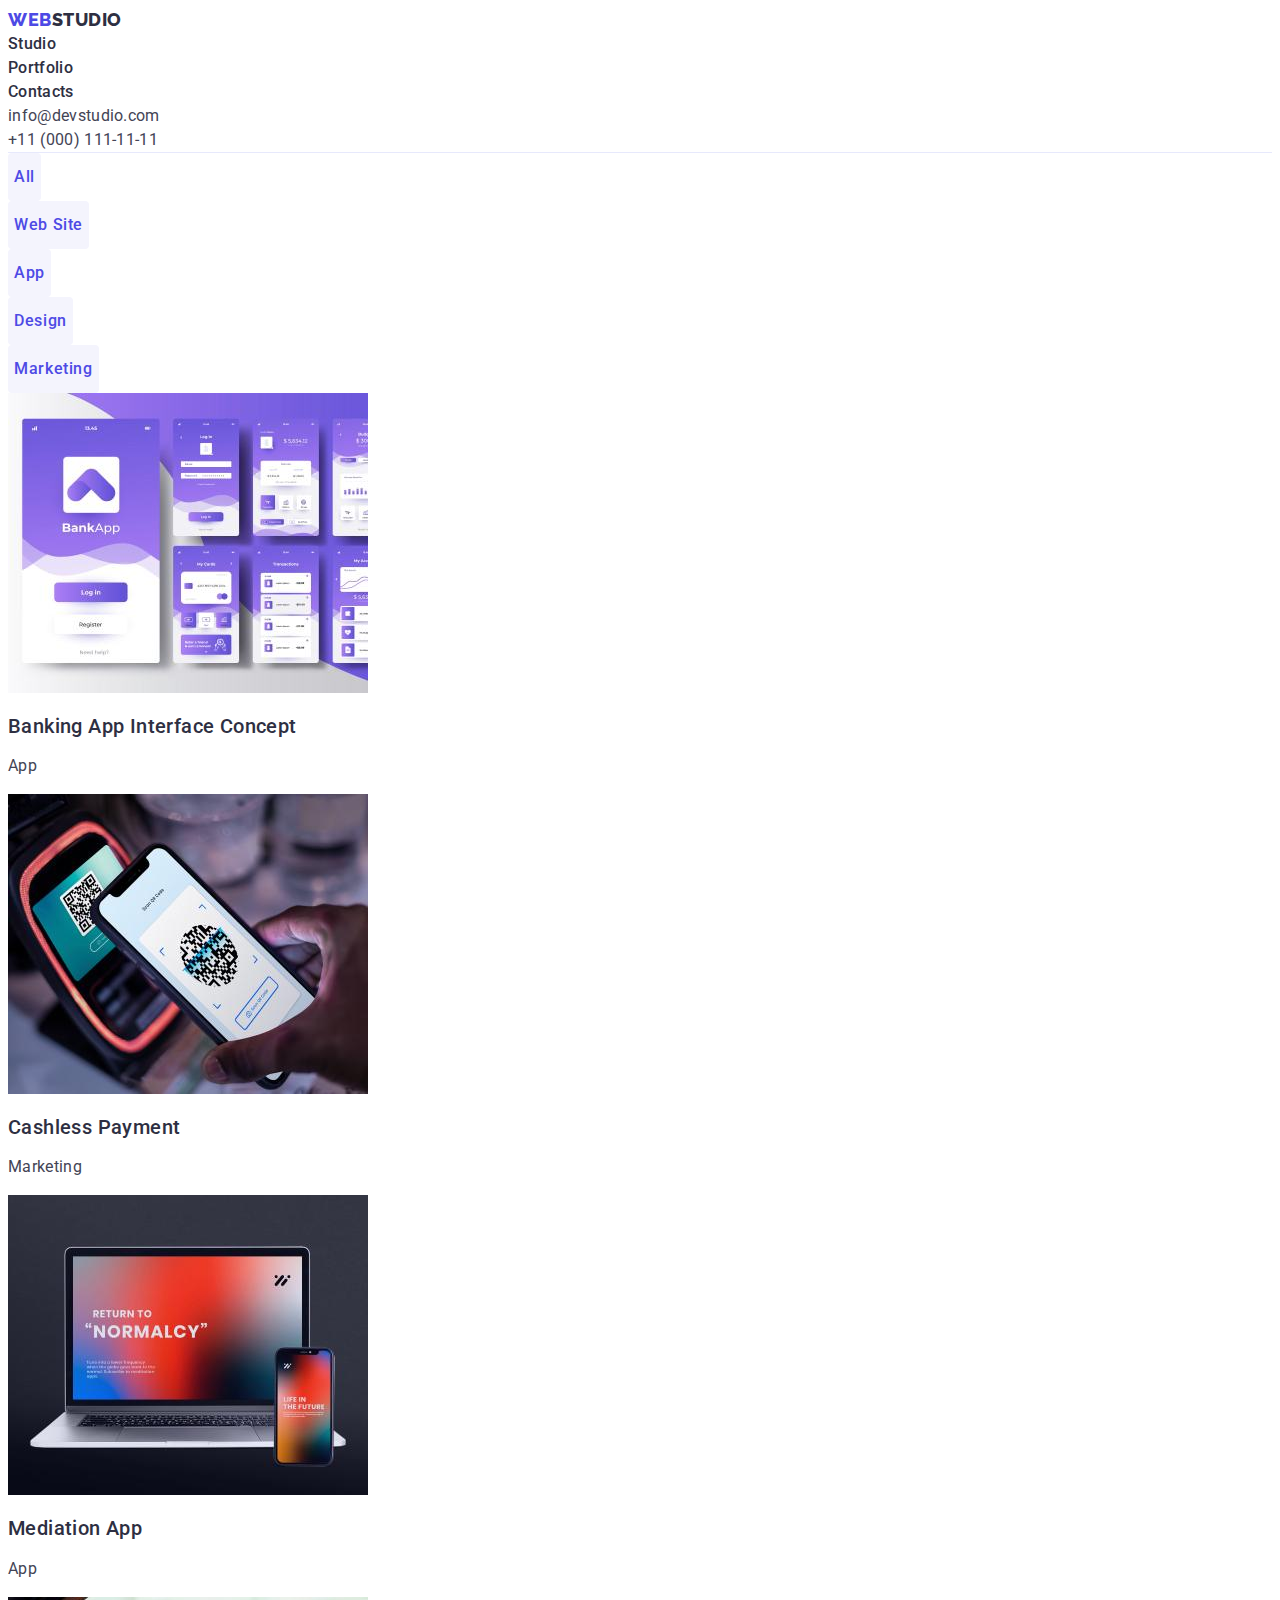
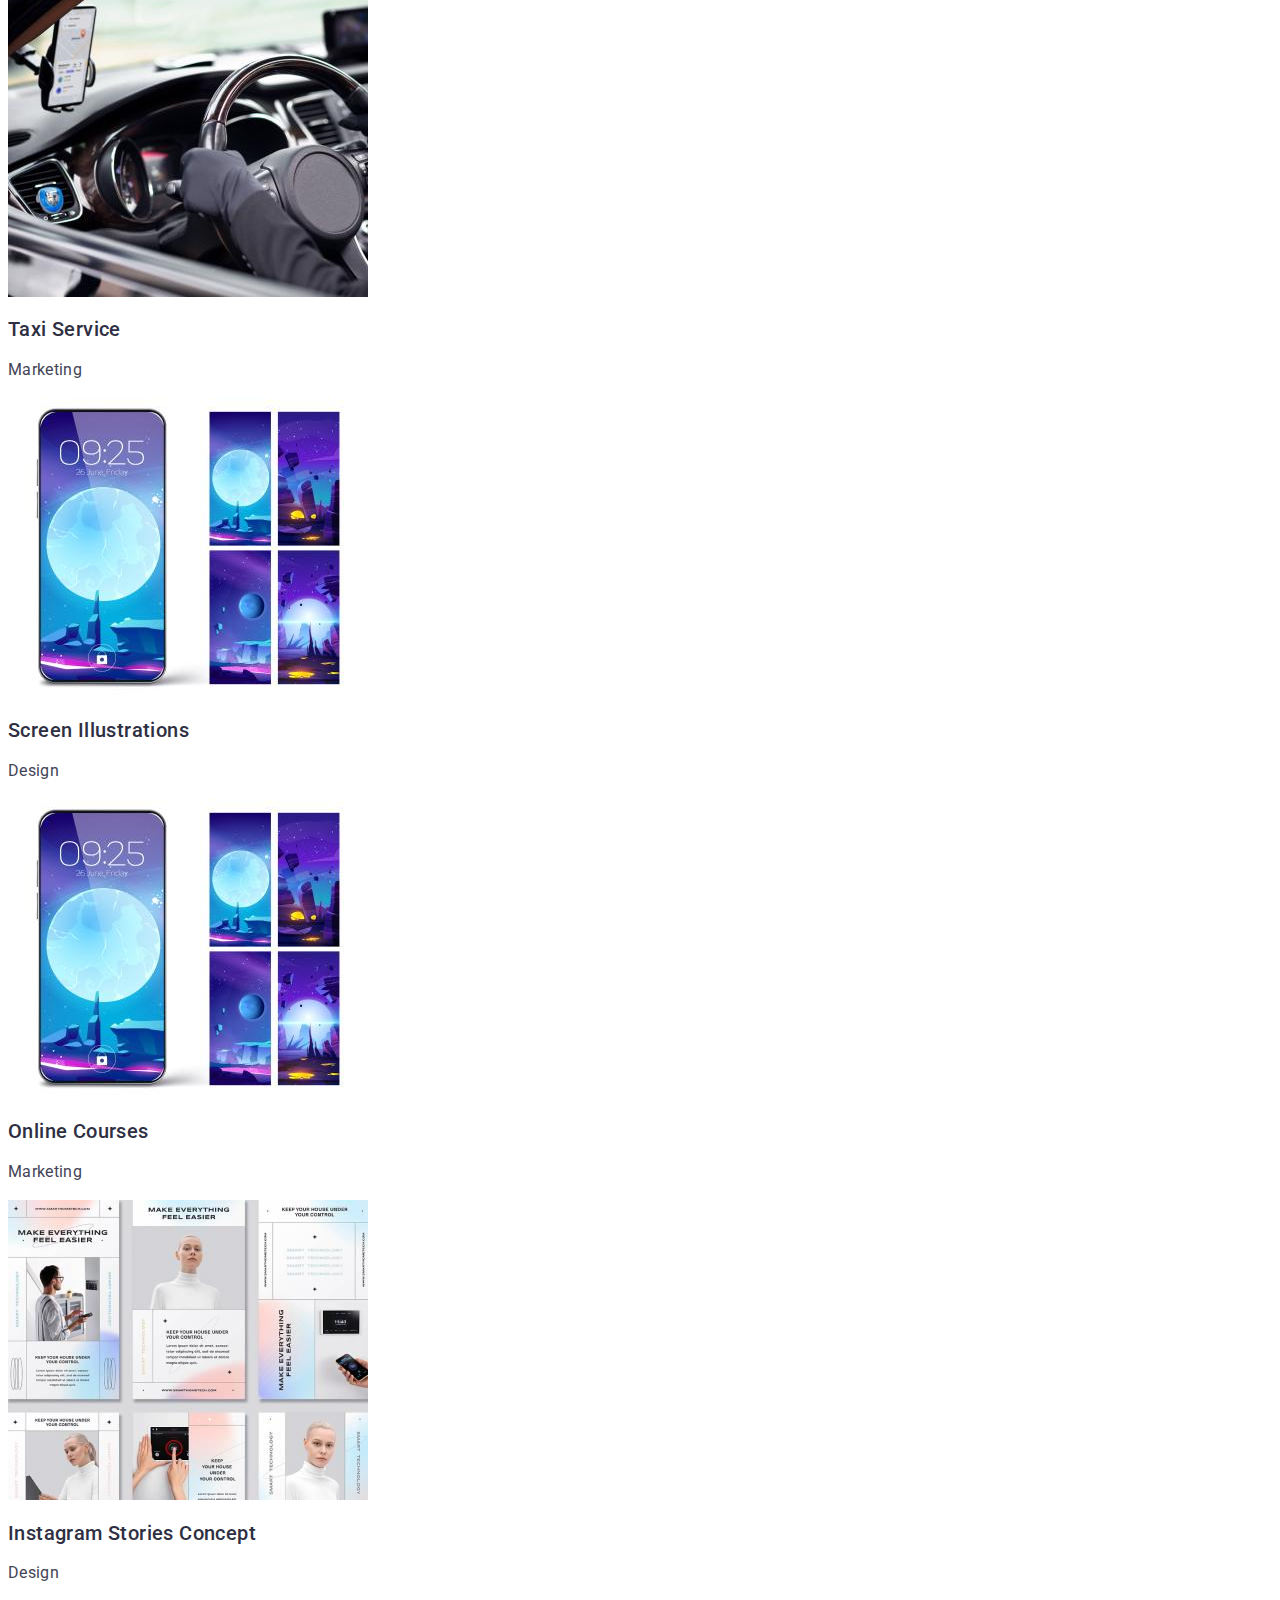
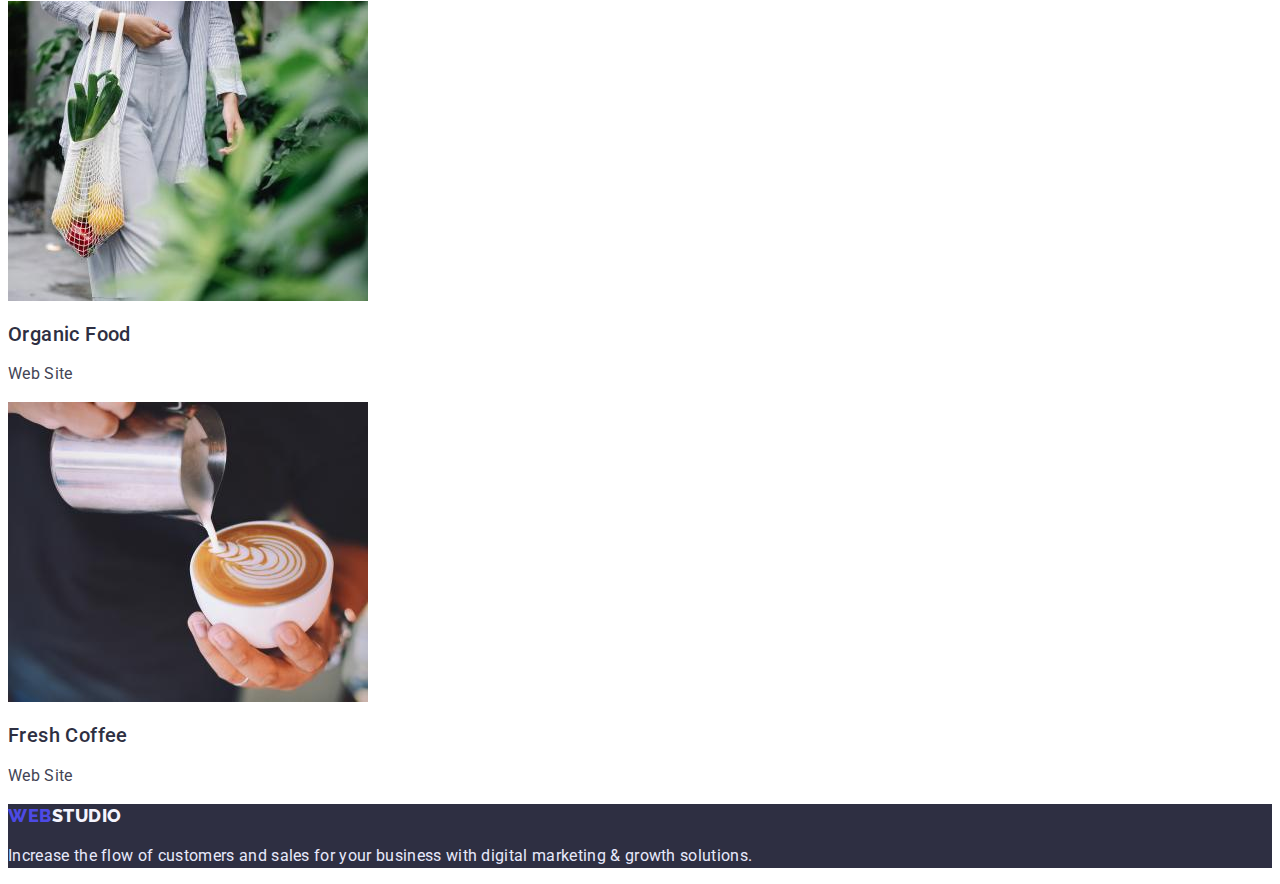
==== portfolio.html @ 265f542d "Initial commit" ====
<!DOCTYPE html>
<html lang="en">
  <head>
    <meta charset="UTF-8" />
    <meta http-equiv="X-UA-Compatible" content="IE=edge" />
    <meta name="viewport" content="width=device-width, initial-scale=1.0" />
    <title>WebStudio</title>
    <link rel="preconnect" href="https://fonts.googleapis.com" />
    <link rel="preconnect" href="https://fonts.gstatic.com" crossorigin />
    <link
      href="https://fonts.googleapis.com/css2?family=Raleway:wght@800&family=Roboto:wght@400;500;700&display=swap"
      rel="stylesheet"
    />
    <link rel="stylesheet" href="./css/styles.css" />
  </head>

  <body>
    <!-- Header -->
    <header class="header">
      <div class="container">
        <nav>
          <a href="./index.html" class="logo-web link"
            >WEB<span class="head-studio">STUDIO</span>
          </a>

          <ul class="site-nav list">
            <li><a href="./index.html" class="anchors link">Studio</a></li>
            <li>
              <a href="./portfolio.html" class="anchors link">Portfolio</a>
            </li>
            <li>
              <a href="" class="anchors link">Contacts</a>
            </li>
          </ul>
        </nav>

        <ul class="head-content list">
          <li>
            <a href="mailto:info@devstudio.com" class="relations link"
              >info@devstudio.com</a
            >
          </li>
          <li>
            <a href="tel:+110001111111" class="relations link"
              >+11 (000) 111-11-11</a
            >
          </li>
        </ul>
      </div>
    </header>
    <!-- Header -->

    <!-- Main content -->
    <main>
      <section class="section container">
        <h1 class="visually-hidden">Filter buttons</h1>
        <ul class="btn-prt list">
          <li><button type="button" class="btn btn-filters">All</button></li>
          <li>
            <button type="button" class="btn btn-filters">Web Site</button>
          </li>
          <li><button type="button" class="btn btn-filters">App</button></li>
          <li><button type="button" class="btn btn-filters">Design</button></li>
          <li>
            <button type="button" class="btn btn-filters">Marketing</button>
          </li>
        </ul>
        <ul class="prt-list">
          <li class="prt-item">
            <a href="" class="prt-link"
              ><img
                src="./images/potfolio1.jpg"
                alt="Images of different pages of the banking application."
                width="360"
              />
              <h2 class="prt-title">Banking App Interface Concept</h2>
              <p class="prt-text">App</p>
            </a>
          </li>
          <li class="prt-item">
            <a href="" class="link"
              ><img
                src="./images/potfolio2.jpg"
                alt="QR scan for pay."
                width="360"
              />
              <h2 class="prt-title">Cashless Payment</h2>
              <p class="prt-text">Marketing</p>
            </a>
          </li>
          <li class="prt-item">
            <a href="" class="link"
              ><img
                src="./images/potfolio3.jpg"
                alt="Notebook and phone."
                width="360"
              />
              <h2 class="prt-title">Mediation App</h2>
              <p class="prt-text">App</p>
            </a>
          </li>
          <li class="prt-item">
            <a href="" class="link"
              ><img
                src="./images/potfolio4.jpg"
                alt="Driving navigation."
                width="360"
              />
              <h2 class="prt-title">Taxi Service</h2>
              <p class="prt-text">Marketing</p>
            </a>
          </li>
          <li class="prt-item">
            <a href="" class="link"
              ><img
                src="./images/potfolio5.jpg"
                alt="Pictured is a phone with different kinds of wallpapers in
                 the app."
                width="360"
              />
              <h2 class="prt-title">Screen Illustrations</h2>
              <p class="prt-text">Design</p>
            </a>
          </li>
          <li class="prt-item">
            <a href="" class="link"
              ><img
                src="./images/potfolio6.jpg"
                alt="Girl with phone."
                width="360"
              />
              <h2 class="prt-title">Online Courses</h2>
              <p class="prt-text">Marketing</p>
            </a>
          </li>
          <li class="prt-item">
            <a href="" class="link"
              ><img
                src="./images/potfolio7.jpg"
                alt="Concepts for Instagram stories."
                width="360"
              />
              <h2 class="prt-title">Instagram Stories Concept</h2>
              <p class="prt-text">Design</p>
            </a>
          </li>
          <li class="prt-item">
            <a href="" class="link"
              ><img
                src="./images/potfolio8.jpg"
                alt="A girl carrying a mesh bag of fruit."
                width="360"
              />
              <h2 class="prt-title">Organic Food</h2>
              <p class="prt-text">Web Site</p>
            </a>
          </li>
          <li class="prt-item">
            <a href="" class="link"
              ><img
                src="./images/potfolio9.jpg"
                alt="Coffee is poured."
                width="360"
              />
              <h2 class="prt-title">Fresh Coffee</h2>
              <p class="prt-text">Web Site</p>
            </a>
          </li>
        </ul>
      </section>
    </main>
    <!-- Main content -->

    <!-- Footer -->
    <footer class="footer">
      <div class="container">
        <a href="./index.html" class="logo-web link"
          >WEB<span class="footer-studio">STUDIO</span></a
        >
        <p class="footer-text">
          Increase the flow of customers and sales for your business with
          digital marketing & growth solutions.
        </p>
      </div>
    </footer>
  </body>
</html>
<!-- Footer -->
---- css/styles.css ----
:root {
  --primary-brand-color: #4d4ae5;
  --secondary-brand-color: #404bbf;
  --dark-color: #2e2f42;
  --success-color: #31d0aa;
  --text-color: #434455;
  --subtle-text: #8e8f99;
  --white-color: #fff;
  --accent-color: #e7e9fc;
  --light-color: #f4f4fd;
}
/* Body */
body {
  color: var(--primary-brand-color);
  font-family: "Roboto", sans-serif;
  font-size: 16px;
  background-color: #ffffff;
}

.list,
.prt-list {
  list-style: none;
  margin: 0;
  padding: 0;
}

.link,
.prt-link {
  text-decoration: none;
}
/* Body */

/* HEADER */

.header {
  background-color: var(--white-color);
  border-bottom: 1px solid var(--accent-color);
}

/*.container {
  margin-left: auto;
  margin-right: auto;
  width: 1158px;
  text-align: center;
}*/
.head-studio,
.site-nav .link {
  color: var(--dark-color);
}
.logo-web,
.head-studio {
  font-family: "Raleway", sans-serif;
  font-weight: 800;
  font-size: 18px;
  line-height: 1.33;
  letter-spacing: 0.03em;
}

.logo-web {
  color: var(--primary-brand-color);
}

.anchors {
  font-weight: 500;
  font-size: 16px;
  color: var(--dark-color);
  line-height: 1.5;
  letter-spacing: 0.02em;
}

.relations {
  font-weight: 400;
  font-size: 16px;
  color: var(--text-color);
  line-height: 1.5;
  letter-spacing: 0.02em;
}

.anchors:hover,
.anchors:focus {
  color: var(--primary-brand-color);
}

.relations:hover,
.relations:focus {
  color: var(--primary-brand-color);
}
/* HEADER */

/* index.hmtl */
/* HERO */

.hero {
  background-color: var(--dark-color);
  /* padding-top: 188px;
  padding-bottom: 188px;
  margin-bottom: 120px;
  text-align: center;*/
}

.hero-title {
  color: var(--white-color);
  font-weight: 700;
  font-size: 56px;
  line-height: 1.07;
  letter-spacing: 0.02em;
}

.btn {
  cursor: pointer;
  border: none;
}

.btn-hero {
  border-radius: 4px;
  min-width: 169px;
  min-height: 56px;
  background-color: var(--primary-brand-color);
  color: var(--white-color);
  font-family: "Roboto", sans-serif;
  font-weight: 500;
  font-size: 16px;
  line-height: 1.5;
  letter-spacing: 0.04em;
}

.btn-hero:hover,
.btn-hero:focus {
  background-color: var(--secondary-brand-color);
  color: var(--white-color);
  font-family: "Roboto", sans-serif;
  font-weight: 500;
  font-size: 16px;
  line-height: 1.5;
  letter-spacing: 0.04em;
}
/* HERO */

/* MAIN CONTENT*/
.visually-hidden {
  position: absolute;
  white-space: nowrap;
  width: 1px;
  height: 1px;
  overflow: hidden;
  border: 0;
  padding: 0;
  clip: rect(0 0 0 0);
  clip-path: inset(50%);
  margin: -1px;
}

.section-title {
  color: var(--dark-color);
  font-weight: 700;
  font-size: 36px;
  line-height: 1.11;
  letter-spacing: 0.02em;
}
/* Section3 Contacts / Main team of studio */

.list.team {
  background-color: var(--white-color);
}

.desc-title,
.team-title {
  color: var(--dark-color);
  font-weight: 500;
  font-size: 20px;
  line-height: 1.2;
  letter-spacing: 0.02em;
  /*padding-bottom: 8px;*/
}

.desc-text,
.team-text {
  color: var(--dark-color);
  font-size: 16px;
  line-height: 1.5;
  letter-spacing: 0.02em;
}

/*.section-team {
  background-color: var(--light-color);*/
/*padding-bottom: 120px;}*/

/* Section3 Contacts / Main team of studio */

/* MAIN CONTENT*/

/* portfolio.css */
/* MAIN CONTENT */

.section-title.prt {
  padding: 0;
  margin: 0;
  margin-top: 96px;
}

.btn-filters {
  background-color: var(--light-color);
  color: var(--primary-brand-color);
  font-family: "Roboto", sans-serif;
  font-weight: 500;
  font-size: 16px;
  line-height: 1.5;
  letter-spacing: 0.04em;

  border-radius: 4px;
  min-height: 48px;
  /*padding: 12px 24px;*/
}

.btn-filters:hover,
.btn-filters:focus {
  background-color: var(--primary-brand-color);
  color: var(--white-color);
}
.prt-title {
  color: var(--dark-color);
  font-weight: 500;
  font-size: 20px;
  line-height: 1.2;
  letter-spacing: 0.02em;
}

.prt-text {
  color: var(--text-color);
  font-weight: 400;
  font-size: 16px;
  line-height: 1.5;
  letter-spacing: 0.02em;

  /*padding-bottom: 32px;*/
}
/* portfolio.css */
/* MAIN CONTENT*/

/* FOOTER */

.footer {
  background-color: var(--dark-color);
}

.footer-studio {
  color: var(--light-color);
  font-family: "Raleway", sans-serif;
  font-weight: 800;
  font-size: 18px;
  line-height: 1.16;
  letter-spacing: 0.03em;
}

.footer-text {
  color: var(--accent-color);
  font-size: 16px;
  line-height: 1.5;
  letter-spacing: 0.02em;
}
/* FOOTER */
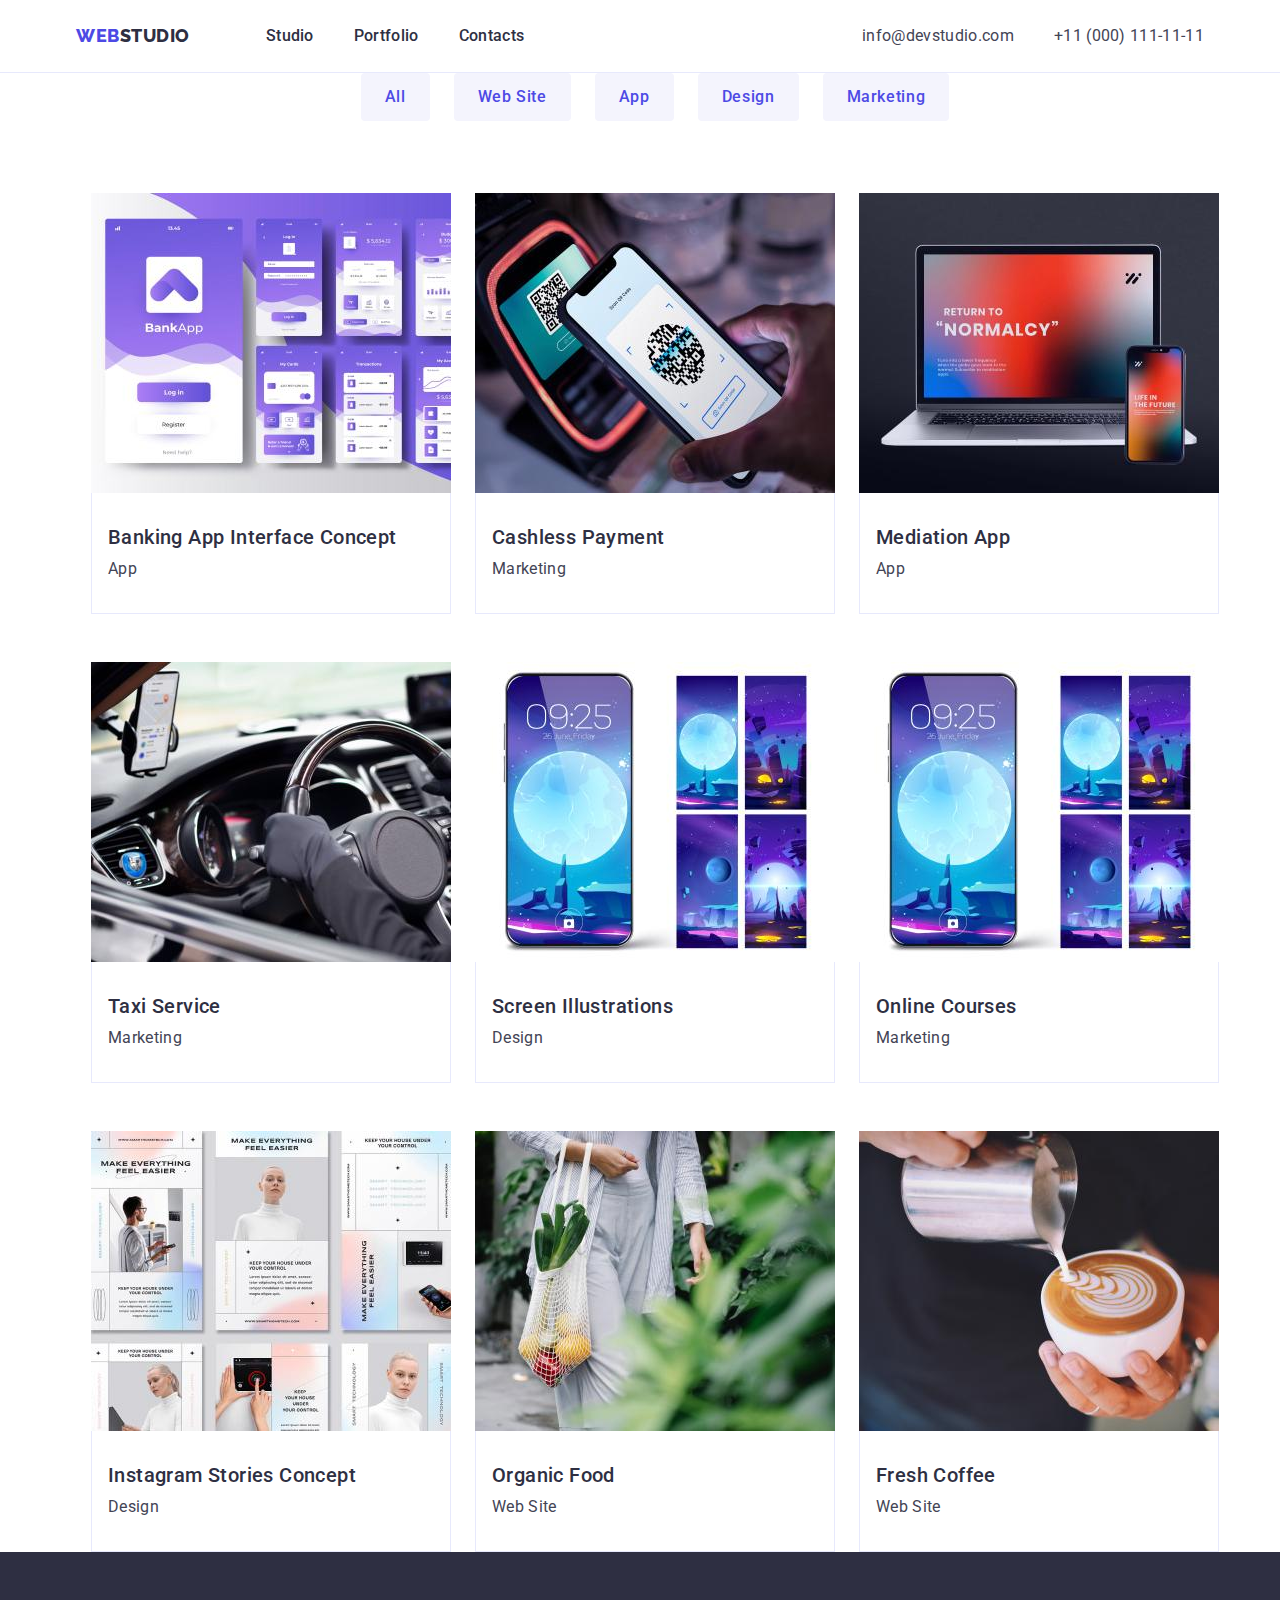
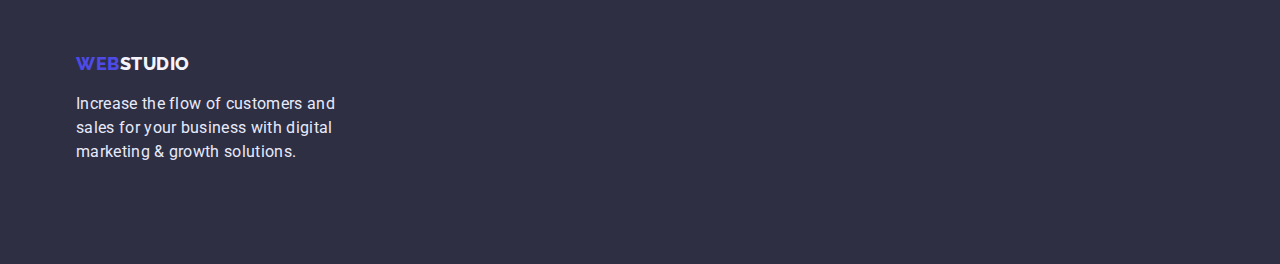
==== commit 9cf8af2b: "update" ====
--- a/portfolio.html
+++ b/portfolio.html
@@ -11,36 +11,42 @@
       href="https://fonts.googleapis.com/css2?family=Raleway:wght@800&family=Roboto:wght@400;500;700&display=swap"
       rel="stylesheet"
     />
+    <link
+      rel="stylesheet"
+      href="https://cdnjs.cloudflare.com/ajax/libs/modern-normalize/1.1.0/modern-normalize.min.css"
+    />
     <link rel="stylesheet" href="./css/styles.css" />
   </head>
 
   <body>
     <!-- Header -->
     <header class="header">
-      <div class="container">
-        <nav>
+      <div class="container main-nav"">
+        <nav class="link-nav">
           <a href="./index.html" class="logo-web link"
             >WEB<span class="head-studio">STUDIO</span>
           </a>
 
           <ul class="site-nav list">
-            <li><a href="./index.html" class="anchors link">Studio</a></li>
-            <li>
+            <li class="item">
+              <a href="./index.html" class="anchors link">Studio</a>
+            </li>
+            <li class="item">
               <a href="./portfolio.html" class="anchors link">Portfolio</a>
             </li>
-            <li>
+            <li class="item">
               <a href="" class="anchors link">Contacts</a>
             </li>
           </ul>
         </nav>
 
         <ul class="head-content list">
-          <li>
+          <li class="item">
             <a href="mailto:info@devstudio.com" class="relations link"
               >info@devstudio.com</a
             >
           </li>
-          <li>
+          <li class="item">
             <a href="tel:+110001111111" class="relations link"
               >+11 (000) 111-11-11</a
             >
@@ -53,120 +59,155 @@
     <!-- Main content -->
     <main>
       <section class="section container">
+        <div class="container">
         <h1 class="visually-hidden">Filter buttons</h1>
         <ul class="btn-prt list">
-          <li><button type="button" class="btn btn-filters">All</button></li>
-          <li>
+          <li class="btn-item">
+            <button type="button" class="btn btn-filters">All</button>
+          </li>
+          <li class="btn-item">
             <button type="button" class="btn btn-filters">Web Site</button>
           </li>
-          <li><button type="button" class="btn btn-filters">App</button></li>
-          <li><button type="button" class="btn btn-filters">Design</button></li>
-          <li>
+          <li class="btn-item">
+            <button type="button" class="btn btn-filters">App</button>
+          </li>
+          <li class="btn-item">
+            <button type="button" class="btn btn-filters">Design</button>
+          </li>
+          <li class="btn-item">
             <button type="button" class="btn btn-filters">Marketing</button>
           </li>
         </ul>
-        <ul class="prt-list">
-          <li class="prt-item">
-            <a href="" class="prt-link"
+        <ul class="list main-filter">
+          <li class="filter app">
+            <a href="" class="link"
               ><img
                 src="./images/potfolio1.jpg"
                 alt="Images of different pages of the banking application."
                 width="360"
-              />
+                class="display-block"
+              />
+              <div class="prt-block">
               <h2 class="prt-title">Banking App Interface Concept</h2>
               <p class="prt-text">App</p>
-            </a>
-          </li>
-          <li class="prt-item">
+              </div>
+            </a>
+          </li>
+          <li class="filter marketing">
             <a href="" class="link"
               ><img
                 src="./images/potfolio2.jpg"
                 alt="QR scan for pay."
                 width="360"
-              />
+                 class="display-block"
+              />
+              <div class="prt-block">
               <h2 class="prt-title">Cashless Payment</h2>
               <p class="prt-text">Marketing</p>
-            </a>
-          </li>
-          <li class="prt-item">
+              </div>
+            </a>
+          </li>
+          <li class="filter app">
             <a href="" class="link"
               ><img
                 src="./images/potfolio3.jpg"
                 alt="Notebook and phone."
                 width="360"
-              />
+                class="display-block"
+              />
+              <div class="prt-block">
               <h2 class="prt-title">Mediation App</h2>
               <p class="prt-text">App</p>
-            </a>
-          </li>
-          <li class="prt-item">
+              </div>
+            </a>
+          </li>
+          <li class="filter marketing">
             <a href="" class="link"
               ><img
                 src="./images/potfolio4.jpg"
                 alt="Driving navigation."
                 width="360"
-              />
+                class="display-block"
+              />
+              <div class="prt-block">
               <h2 class="prt-title">Taxi Service</h2>
               <p class="prt-text">Marketing</p>
-            </a>
-          </li>
-          <li class="prt-item">
+              </div>
+            </a>
+          </li>
+          <li class="filter design">
             <a href="" class="link"
               ><img
                 src="./images/potfolio5.jpg"
                 alt="Pictured is a phone with different kinds of wallpapers in
                  the app."
                 width="360"
-              />
+                 class="display-block"
+              />
+              <div class="prt-block">
               <h2 class="prt-title">Screen Illustrations</h2>
               <p class="prt-text">Design</p>
-            </a>
-          </li>
-          <li class="prt-item">
+              </div>
+            </a>
+          </li>
+          <li class="filter marketing">
             <a href="" class="link"
               ><img
                 src="./images/potfolio6.jpg"
                 alt="Girl with phone."
                 width="360"
-              />
+                class="display-block"
+              />
+              <div class="prt-block">
               <h2 class="prt-title">Online Courses</h2>
               <p class="prt-text">Marketing</p>
-            </a>
-          </li>
-          <li class="prt-item">
+              </div>
+            </a>
+          </li>
+          <li class="filter design">
             <a href="" class="link"
               ><img
                 src="./images/potfolio7.jpg"
                 alt="Concepts for Instagram stories."
                 width="360"
-              />
+                class="display-block"
+              />
+              <div class="prt-block">
               <h2 class="prt-title">Instagram Stories Concept</h2>
               <p class="prt-text">Design</p>
-            </a>
-          </li>
-          <li class="prt-item">
+              </div>
+            </a>
+          </li>
+          <li class="filter web-site">
             <a href="" class="link"
               ><img
                 src="./images/potfolio8.jpg"
                 alt="A girl carrying a mesh bag of fruit."
                 width="360"
-              />
+                class="display-block"
+              />
+                              <div class="prt-block">
               <h2 class="prt-title">Organic Food</h2>
               <p class="prt-text">Web Site</p>
-            </a>
-          </li>
-          <li class="prt-item">
+              </div>
+            </a>
+          </li>
+          <li class="filter web-site">
             <a href="" class="link"
               ><img
                 src="./images/potfolio9.jpg"
                 alt="Coffee is poured."
                 width="360"
-              />
+                class="display-block"
+              />
+              <div class="prt-block">
               <h2 class="prt-title">Fresh Coffee</h2>
               <p class="prt-text">Web Site</p>
+              </div>
             </a>
           </li>
         </ul>
+        </div>
       </section>
     </main>
     <!-- Main content -->
@@ -174,9 +215,11 @@
     <!-- Footer -->
     <footer class="footer">
       <div class="container">
+        <p class="foot-logo">
         <a href="./index.html" class="logo-web link"
           >WEB<span class="footer-studio">STUDIO</span></a
         >
+        </p>
         <p class="footer-text">
           Increase the flow of customers and sales for your business with
           digital marketing & growth solutions.
--- a/css/styles.css
+++ b/css/styles.css
@@ -1,3 +1,15 @@
+*,
+*::before,
+*::after {
+  box-sizing: border-box;
+  padding: 0;
+  margin: 0;
+}
+
+.display-block {
+  display: block;
+}
+
 :root {
   --primary-brand-color: #4d4ae5;
   --secondary-brand-color: #404bbf;
@@ -35,14 +47,17 @@
 .header {
   background-color: var(--white-color);
   border-bottom: 1px solid var(--accent-color);
-}
-
-/*.container {
+  padding-top: 24px;
+  padding-bottom: 24px;
+}
+
+.container {
   margin-left: auto;
   margin-right: auto;
   width: 1158px;
-  text-align: center;
-}*/
+  padding: 0px 15px;
+}
+
 .head-studio,
 .site-nav .link {
   color: var(--dark-color);
@@ -59,19 +74,28 @@
 .logo-web {
   color: var(--primary-brand-color);
 }
+.main-nav,
+.link-nav,
+.site-nav,
+.head-content {
+  display: flex;
+  align-items: center;
+  justify-content: space-between;
+}
+
+.logo-web {
+  margin-right: 76px;
+}
+
+.site-nav .item:not(:last-child),
+.head-content .item:not(:last-child) {
+  margin-right: 40px;
+}
 
 .anchors {
   font-weight: 500;
   font-size: 16px;
   color: var(--dark-color);
-  line-height: 1.5;
-  letter-spacing: 0.02em;
-}
-
-.relations {
-  font-weight: 400;
-  font-size: 16px;
-  color: var(--text-color);
   line-height: 1.5;
   letter-spacing: 0.02em;
 }
@@ -81,10 +105,22 @@
   color: var(--primary-brand-color);
 }
 
+.head-content .link {
+  color: var(--text-color);
+}
+.relations {
+  font-weight: 400;
+  font-size: 16px;
+  color: var(--text-color);
+  line-height: 1.5;
+  letter-spacing: 0.02em;
+}
+
 .relations:hover,
 .relations:focus {
   color: var(--primary-brand-color);
 }
+
 /* HEADER */
 
 /* index.hmtl */
@@ -92,10 +128,9 @@
 
 .hero {
   background-color: var(--dark-color);
-  /* padding-top: 188px;
+  padding-top: 188px;
   padding-bottom: 188px;
-  margin-bottom: 120px;
-  text-align: center;*/
+  text-align: center;
 }
 
 .hero-title {
@@ -104,6 +139,8 @@
   font-size: 56px;
   line-height: 1.07;
   letter-spacing: 0.02em;
+  text-align: center;
+  margin-bottom: 48px;
 }
 
 .btn {
@@ -112,16 +149,16 @@
 }
 
 .btn-hero {
-  border-radius: 4px;
-  min-width: 169px;
-  min-height: 56px;
   background-color: var(--primary-brand-color);
   color: var(--white-color);
-  font-family: "Roboto", sans-serif;
+  font-family: "Roboto", sdns-serif;
   font-weight: 500;
   font-size: 16px;
   line-height: 1.5;
   letter-spacing: 0.04em;
+
+  border-radius: 4px;
+  padding: 16px 32px;
 }
 
 .btn-hero:hover,
@@ -157,10 +194,95 @@
   line-height: 1.11;
   letter-spacing: 0.02em;
 }
+/* Studio / Description of studio */
+
+.main-desc {
+  padding-top: 120px;
+  padding-bottom: 120px;
+}
+
+.hide-text {
+  display: none;
+}
+
+.main-desc,
+.list.desc {
+  display: flex;
+}
+
+.list.desc {
+  flex-direction: row;
+  gap: 24px;
+}
+
+.desc-title,
+.team-title {
+  color: var(--dark-color);
+  font-weight: 500;
+  font-size: 20px;
+  line-height: 1.2;
+  letter-spacing: 0.02em;
+  margin-bottom: 8px;
+  text-align: left;
+}
+
+.desc-text,
+.team-text {
+  color: var(--dark-color);
+  font-weight: 400;
+  font-size: 16px;
+  line-height: 1.5;
+  letter-spacing: 0.02em;
+  text-align: left;
+}
+
+.main-desc .list.item {
+  min-width: 264px;
+}
+
+/* Portfolio / Description of the works of the studio */
+
+.main-prt {
+  padding-bottom: 120px;
+}
+
+.main-prt .section-title {
+  text-align: center;
+  margin-bottom: 72px;
+}
+
+.list.prt {
+  display: flex;
+  justify-content: center;
+  gap: 24px;
+}
 /* Section3 Contacts / Main team of studio */
+.main-team {
+  background-color: var(--light-color);
+  padding-bottom: 120px;
+  padding-top: 120px;
+}
+
+.main-team .section-title {
+  margin-bottom: 72px;
+  text-align: center;
+}
+
+.main-cont {
+  display: flex;
+  gap: 24px;
+  justify-content: center;
+}
 
 .list.team {
   background-color: var(--white-color);
+  box-shadow: 0px 1px 6px rgba(46, 47, 66, 0.08),
+    0px 1px 1px rgba(46, 47, 66, 0.16), 0px 2px 1px rgba(46, 47, 66, 0.08);
+  border-radius: 0px 0px 4px 4px;
+}
+
+.cont-text {
+  padding: 32px 16px;
 }
 
 .desc-title,
@@ -179,6 +301,10 @@
   font-size: 16px;
   line-height: 1.5;
   letter-spacing: 0.02em;
+}
+.team-title,
+.team-text {
+  text-align: center;
 }
 
 /*.section-team {
@@ -198,6 +324,21 @@
   margin-top: 96px;
 }
 
+.prt-section {
+  padding-top: 96px;
+  padding-bottom: 120px;
+}
+
+.section-title.prt-title {
+  display: none;
+}
+
+.btn-prt.list {
+  display: flex;
+  justify-content: center;
+  gap: 24px;
+}
+
 .btn-filters {
   background-color: var(--light-color);
   color: var(--primary-brand-color);
@@ -209,7 +350,7 @@
 
   border-radius: 4px;
   min-height: 48px;
-  /*padding: 12px 24px;*/
+  padding: 12px 24px;
 }
 
 .btn-filters:hover,
@@ -217,12 +358,38 @@
   background-color: var(--primary-brand-color);
   color: var(--white-color);
 }
+
+.btn-prt {
+  padding: 0;
+  margin: 0;
+  margin-bottom: 72px;
+}
+
+.main-filter {
+  display: flex;
+  flex-wrap: wrap;
+  justify-content: center;
+  column-gap: 24px;
+  row-gap: 48px;
+}
+
+.filter {
+  width: 360px;
+}
+
+.prt-block {
+  padding: 32px 0 32px 16px;
+  border: 1px solid #e7e9fc;
+  border-top: none;
+}
+
 .prt-title {
   color: var(--dark-color);
   font-weight: 500;
   font-size: 20px;
   line-height: 1.2;
   letter-spacing: 0.02em;
+  margin-bottom: 8px;
 }
 
 .prt-text {
@@ -241,6 +408,13 @@
 
 .footer {
   background-color: var(--dark-color);
+  padding-top: 100px;
+  padding-bottom: 100px;
+}
+
+.foot-logo {
+  text-align: left;
+  margin-bottom: 16px;
 }
 
 .footer-studio {
@@ -254,8 +428,12 @@
 
 .footer-text {
   color: var(--accent-color);
-  font-size: 16px;
-  line-height: 1.5;
-  letter-spacing: 0.02em;
+  font-weight: 400;
+  font-size: 16px;
+  line-height: 1.5;
+  letter-spacing: 0.02em;
+  text-align: left;
+  width: 264px;
+  margin-bottom: 0;
 }
 /* FOOTER */
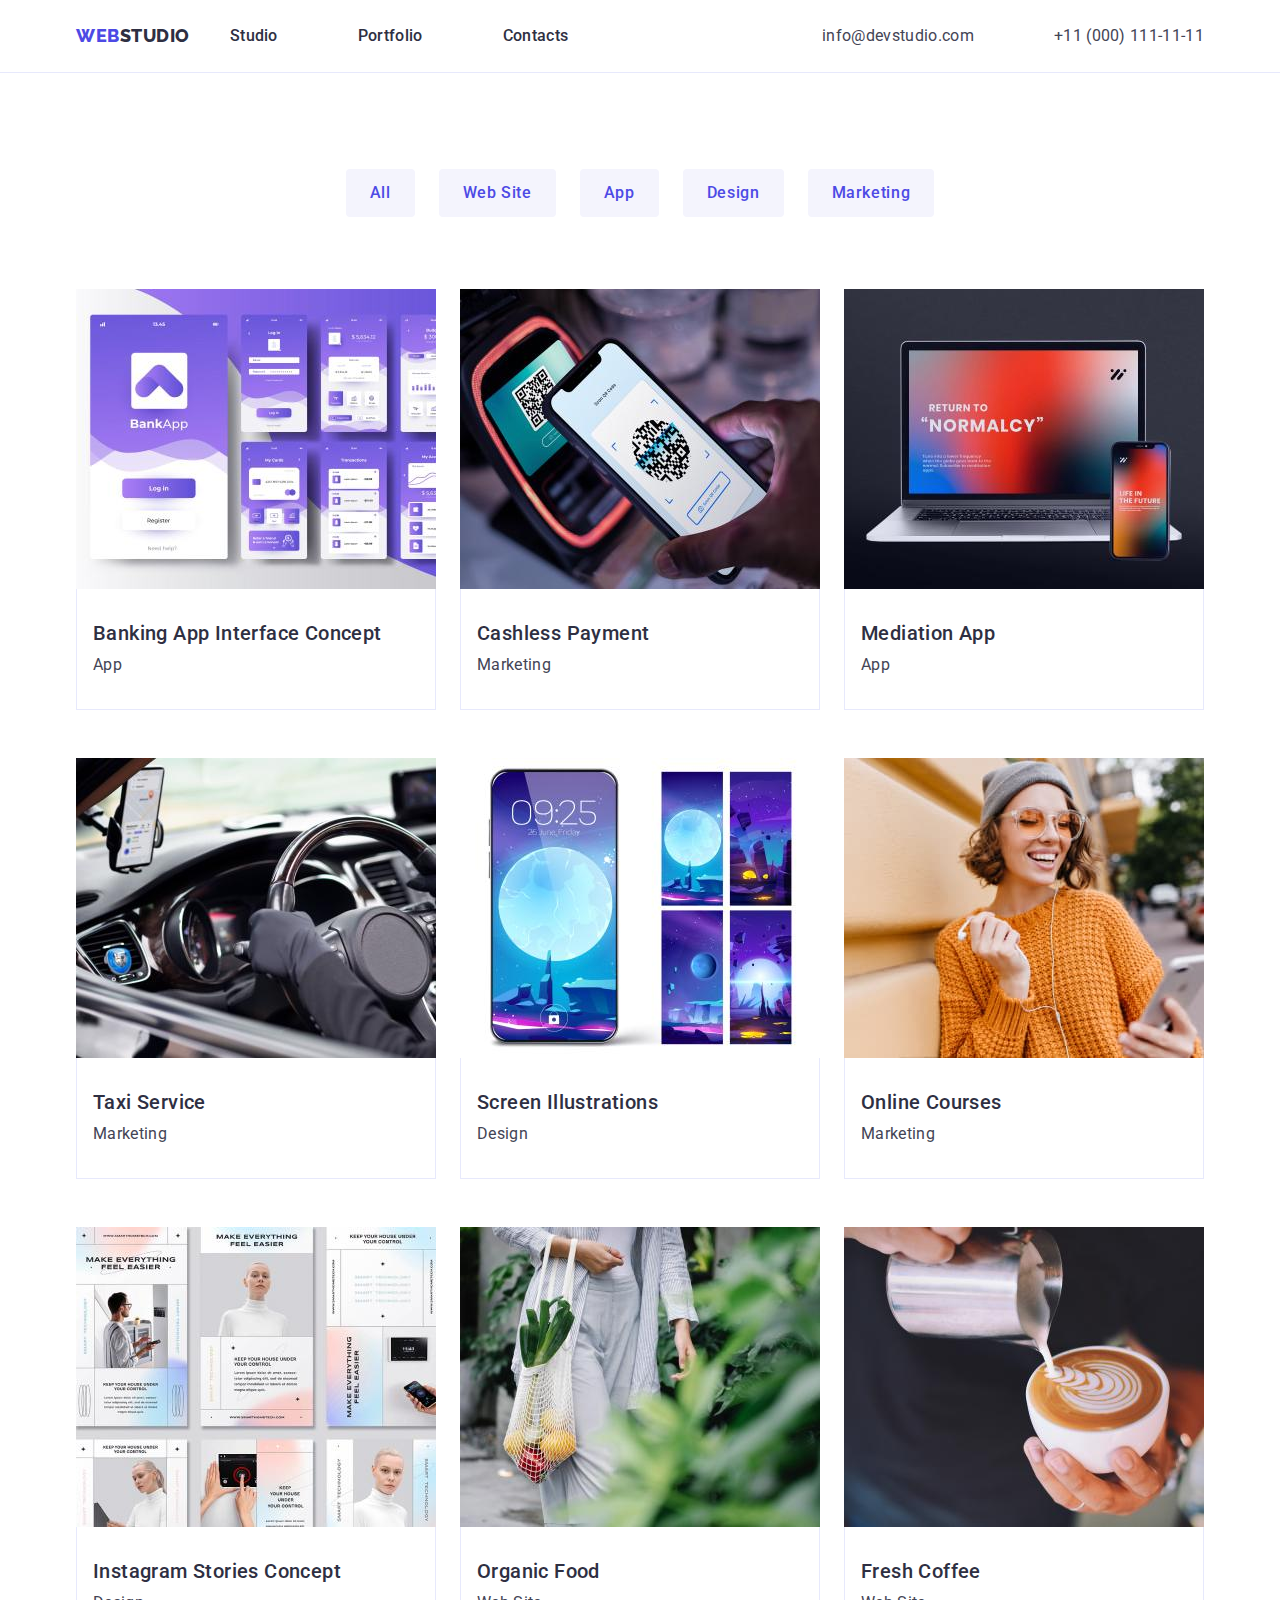
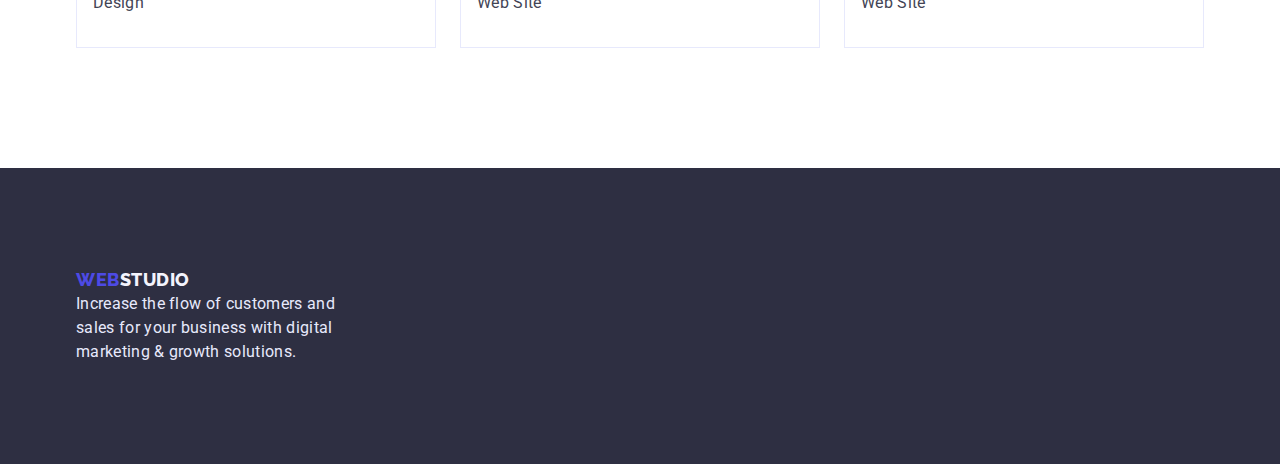
==== commit c60c3278: "правки" ====
--- a/portfolio.html
+++ b/portfolio.html
@@ -31,9 +31,11 @@
             <li class="item">
               <a href="./index.html" class="anchors link">Studio</a>
             </li>
+
             <li class="item">
               <a href="./portfolio.html" class="anchors link">Portfolio</a>
             </li>
+
             <li class="item">
               <a href="" class="anchors link">Contacts</a>
             </li>
@@ -46,6 +48,7 @@
               >info@devstudio.com</a
             >
           </li>
+
           <li class="item">
             <a href="tel:+110001111111" class="relations link"
               >+11 (000) 111-11-11</a
@@ -58,7 +61,7 @@
 
     <!-- Main content -->
     <main>
-      <section class="section container">
+      <section class="section">
         <div class="container">
         <h1 class="visually-hidden">Filter buttons</h1>
         <ul class="btn-prt list">
--- a/css/styles.css
+++ b/css/styles.css
@@ -73,6 +73,7 @@
 
 .logo-web {
   color: var(--primary-brand-color);
+  display: inline-block;
 }
 .main-nav,
 .link-nav,
@@ -81,11 +82,12 @@
   display: flex;
   align-items: center;
   justify-content: space-between;
-}
-
-.logo-web {
+  gap: 40px;
+}
+
+/*.logo-web {
   margin-right: 76px;
-}
+}*/
 
 .site-nav .item:not(:last-child),
 .head-content .item:not(:last-child) {
@@ -136,16 +138,19 @@
 .hero-title {
   color: var(--white-color);
   font-weight: 700;
+  width: 496px;
   font-size: 56px;
   line-height: 1.07;
   letter-spacing: 0.02em;
   text-align: center;
   margin-bottom: 48px;
+  margin: auto;
 }
 
 .btn {
   cursor: pointer;
   border: none;
+  border-color: transparent;
 }
 
 .btn-hero {
@@ -186,15 +191,25 @@
   clip-path: inset(50%);
   margin: -1px;
 }
-
+.section-main {
+  padding-bottom: 120px;
+}
 .section-title {
   color: var(--dark-color);
   font-weight: 700;
   font-size: 36px;
   line-height: 1.11;
   letter-spacing: 0.02em;
+  text-align: center;
+  padding-bottom: 72px;
+  padding-top: ;
 }
 /* Studio / Description of studio */
+.img {
+  display: block;
+  max-width: 100%;
+  height: auto;
+}
 
 .main-desc {
   padding-top: 120px;
@@ -205,13 +220,11 @@
   display: none;
 }
 
-.main-desc,
+.desc {
+  display: flex;
+}
+
 .list.desc {
-  display: flex;
-}
-
-.list.desc {
-  flex-direction: row;
   gap: 24px;
 }
 
@@ -257,10 +270,17 @@
   gap: 24px;
 }
 /* Section3 Contacts / Main team of studio */
+.section-team {
+  padding-bottom: 120px;
+  padding-top: 120px;
+  background-color: #f4f4fd;
+}
 .main-team {
   background-color: var(--light-color);
   padding-bottom: 120px;
   padding-top: 120px;
+  margin: 0;
+  padding: 0;
 }
 
 .main-team .section-title {
@@ -322,11 +342,11 @@
   padding: 0;
   margin: 0;
   margin-top: 96px;
+  padding-bottom: 120px;
 }
 
 .prt-section {
   padding-top: 96px;
-  padding-bottom: 120px;
 }
 
 .section-title.prt-title {
@@ -337,6 +357,7 @@
   display: flex;
   justify-content: center;
   gap: 24px;
+  padding-top: 96px;
 }
 
 .btn-filters {
@@ -371,6 +392,7 @@
   justify-content: center;
   column-gap: 24px;
   row-gap: 48px;
+  padding-bottom: 120px;
 }
 
 .filter {
@@ -412,10 +434,10 @@
   padding-bottom: 100px;
 }
 
-.foot-logo {
+/*.foot-logo {
   text-align: left;
   margin-bottom: 16px;
-}
+}*/
 
 .footer-studio {
   color: var(--light-color);
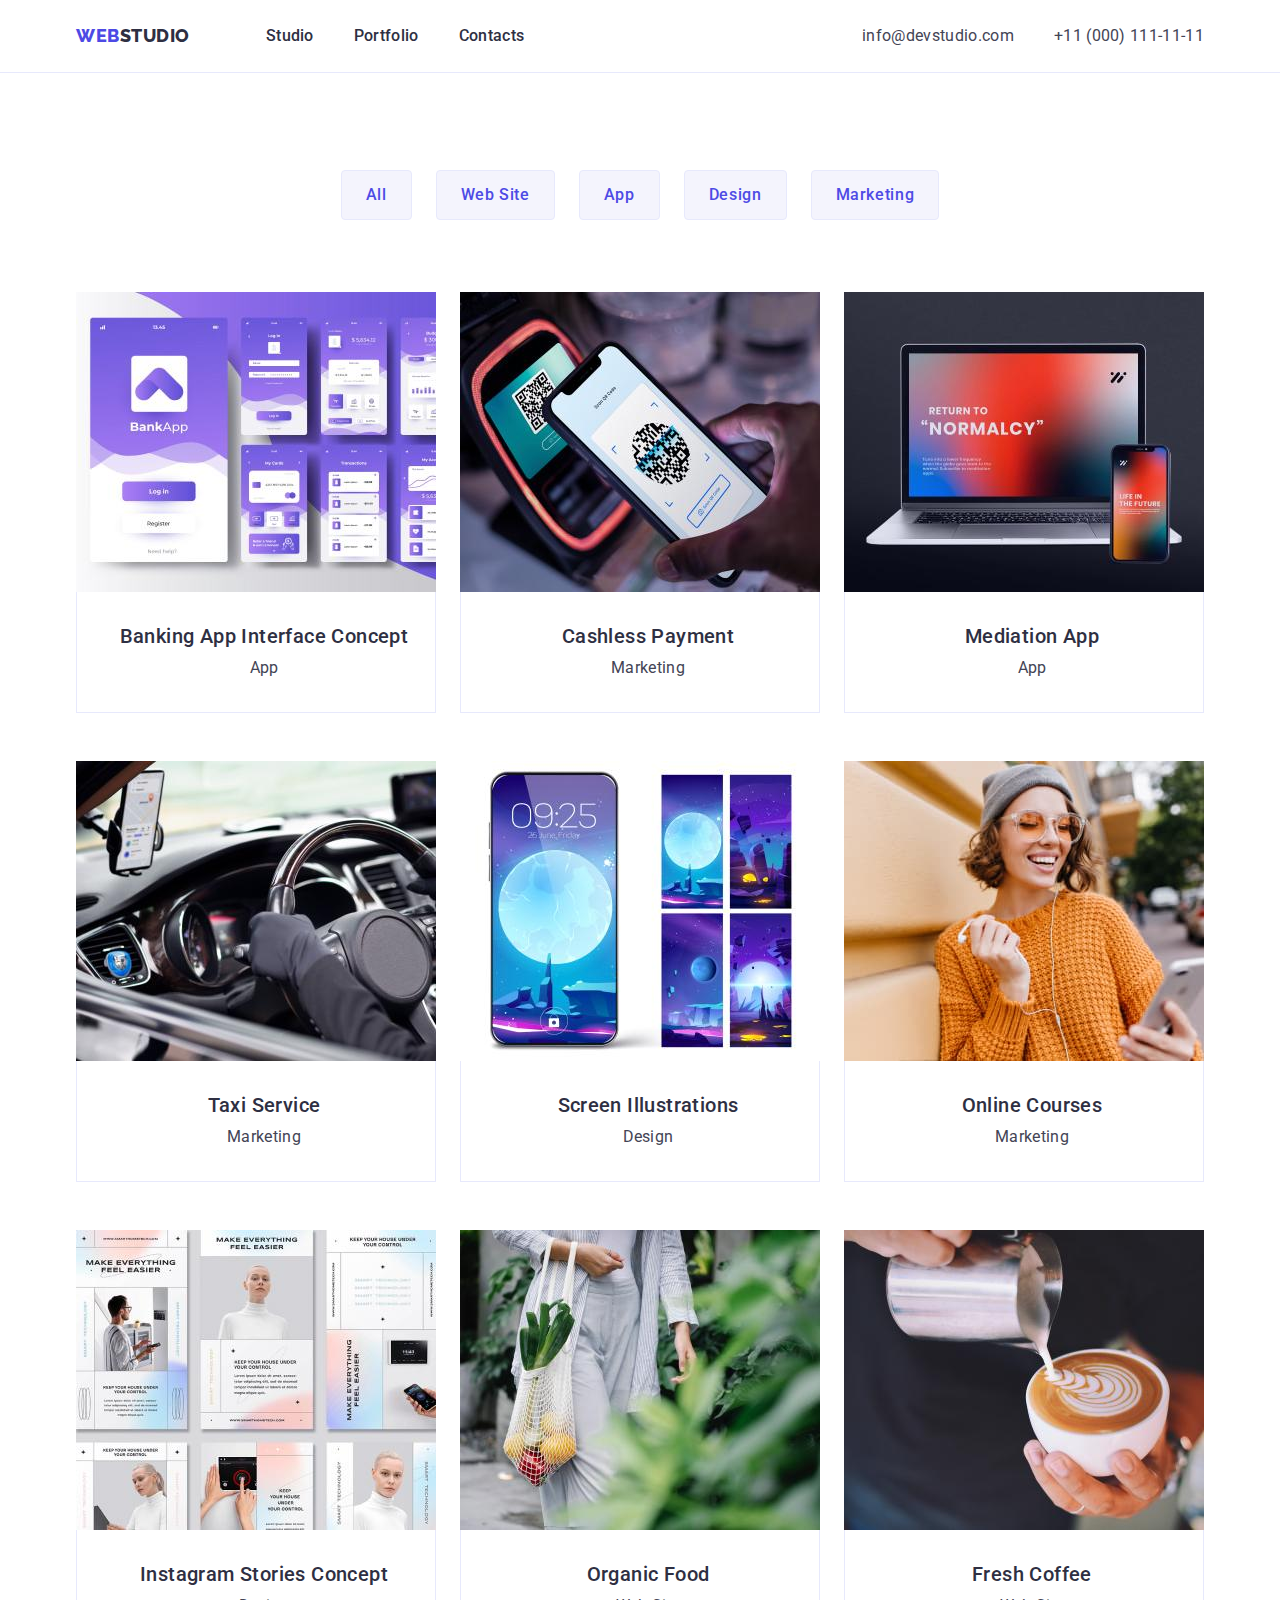
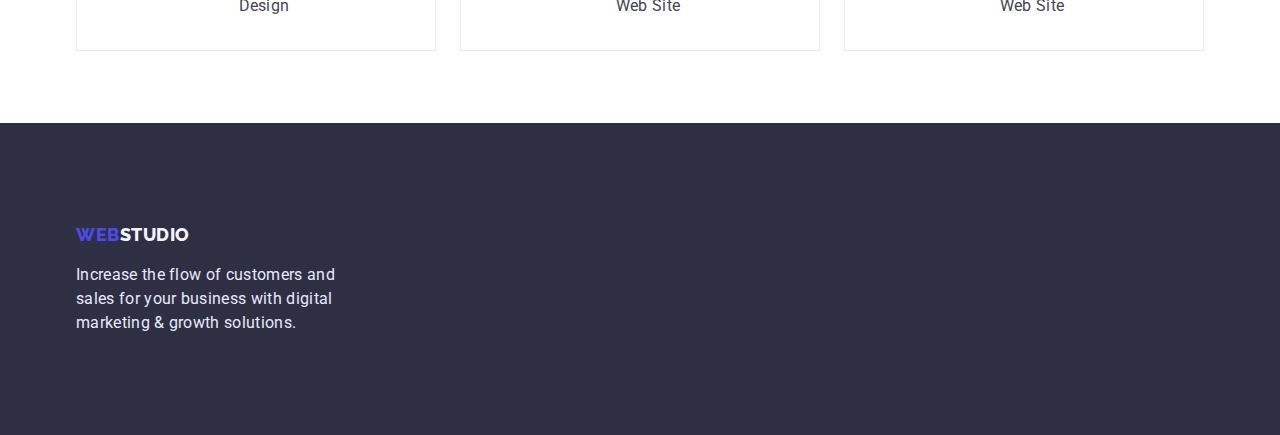
==== commit 46aca831: "правки 2" ====
--- a/portfolio.html
+++ b/portfolio.html
@@ -32,11 +32,11 @@
               <a href="./index.html" class="anchors link">Studio</a>
             </li>
 
-            <li class="item">
+            <li class="site-nav list">
               <a href="./portfolio.html" class="anchors link">Portfolio</a>
             </li>
 
-            <li class="item">
+            <li class="site-nav list">
               <a href="" class="anchors link">Contacts</a>
             </li>
           </ul>
@@ -61,7 +61,7 @@
 
     <!-- Main content -->
     <main>
-      <section class="section">
+      <section class="section-title">
         <div class="container">
         <h1 class="visually-hidden">Filter buttons</h1>
         <ul class="btn-prt list">
--- a/css/styles.css
+++ b/css/styles.css
@@ -75,8 +75,15 @@
   color: var(--primary-brand-color);
   display: inline-block;
 }
-.main-nav,
-.link-nav,
+.link-nav {
+  display: flex;
+  align-items: center;
+  justify-content: space-between;
+  gap: 76px;
+}
+
+.main-nav,/*
+.link-nav,*/
 .site-nav,
 .head-content {
   display: flex;
@@ -91,7 +98,7 @@
 
 .site-nav .item:not(:last-child),
 .head-content .item:not(:last-child) {
-  margin-right: 40px;
+  gap: 40px;
 }
 
 .anchors {
@@ -161,7 +168,7 @@
   font-size: 16px;
   line-height: 1.5;
   letter-spacing: 0.04em;
-
+  margin-top: 48px;
   border-radius: 4px;
   padding: 16px 32px;
 }
@@ -201,8 +208,7 @@
   line-height: 1.11;
   letter-spacing: 0.02em;
   text-align: center;
-  padding-bottom: 72px;
-  padding-top: ;
+  margin-bottom: 72px;
 }
 /* Studio / Description of studio */
 .img {
@@ -277,8 +283,8 @@
 }
 .main-team {
   background-color: var(--light-color);
-  padding-bottom: 120px;
-  padding-top: 120px;
+  margin-bottom: 120px;
+  margin-top: 120px;
   margin: 0;
   padding: 0;
 }
@@ -339,14 +345,14 @@
 /* MAIN CONTENT */
 
 .section-title.prt {
-  padding: 0;
-  margin: 0;
   margin-top: 96px;
   padding-bottom: 120px;
+  padding-top: 72px;
 }
 
 .prt-section {
   padding-top: 96px;
+  padding-bottom: 120px;
 }
 
 .section-title.prt-title {
@@ -354,10 +360,10 @@
 }
 
 .btn-prt.list {
+  padding-top: 96px;
   display: flex;
   justify-content: center;
   gap: 24px;
-  padding-top: 96px;
 }
 
 .btn-filters {
@@ -368,7 +374,7 @@
   font-size: 16px;
   line-height: 1.5;
   letter-spacing: 0.04em;
-
+  border: 1px solid #e7e9fc;
   border-radius: 4px;
   min-height: 48px;
   padding: 12px 24px;
@@ -392,7 +398,6 @@
   justify-content: center;
   column-gap: 24px;
   row-gap: 48px;
-  padding-bottom: 120px;
 }
 
 .filter {
@@ -457,5 +462,6 @@
   text-align: left;
   width: 264px;
   margin-bottom: 0;
+  margin-top: 16px;
 }
 /* FOOTER */
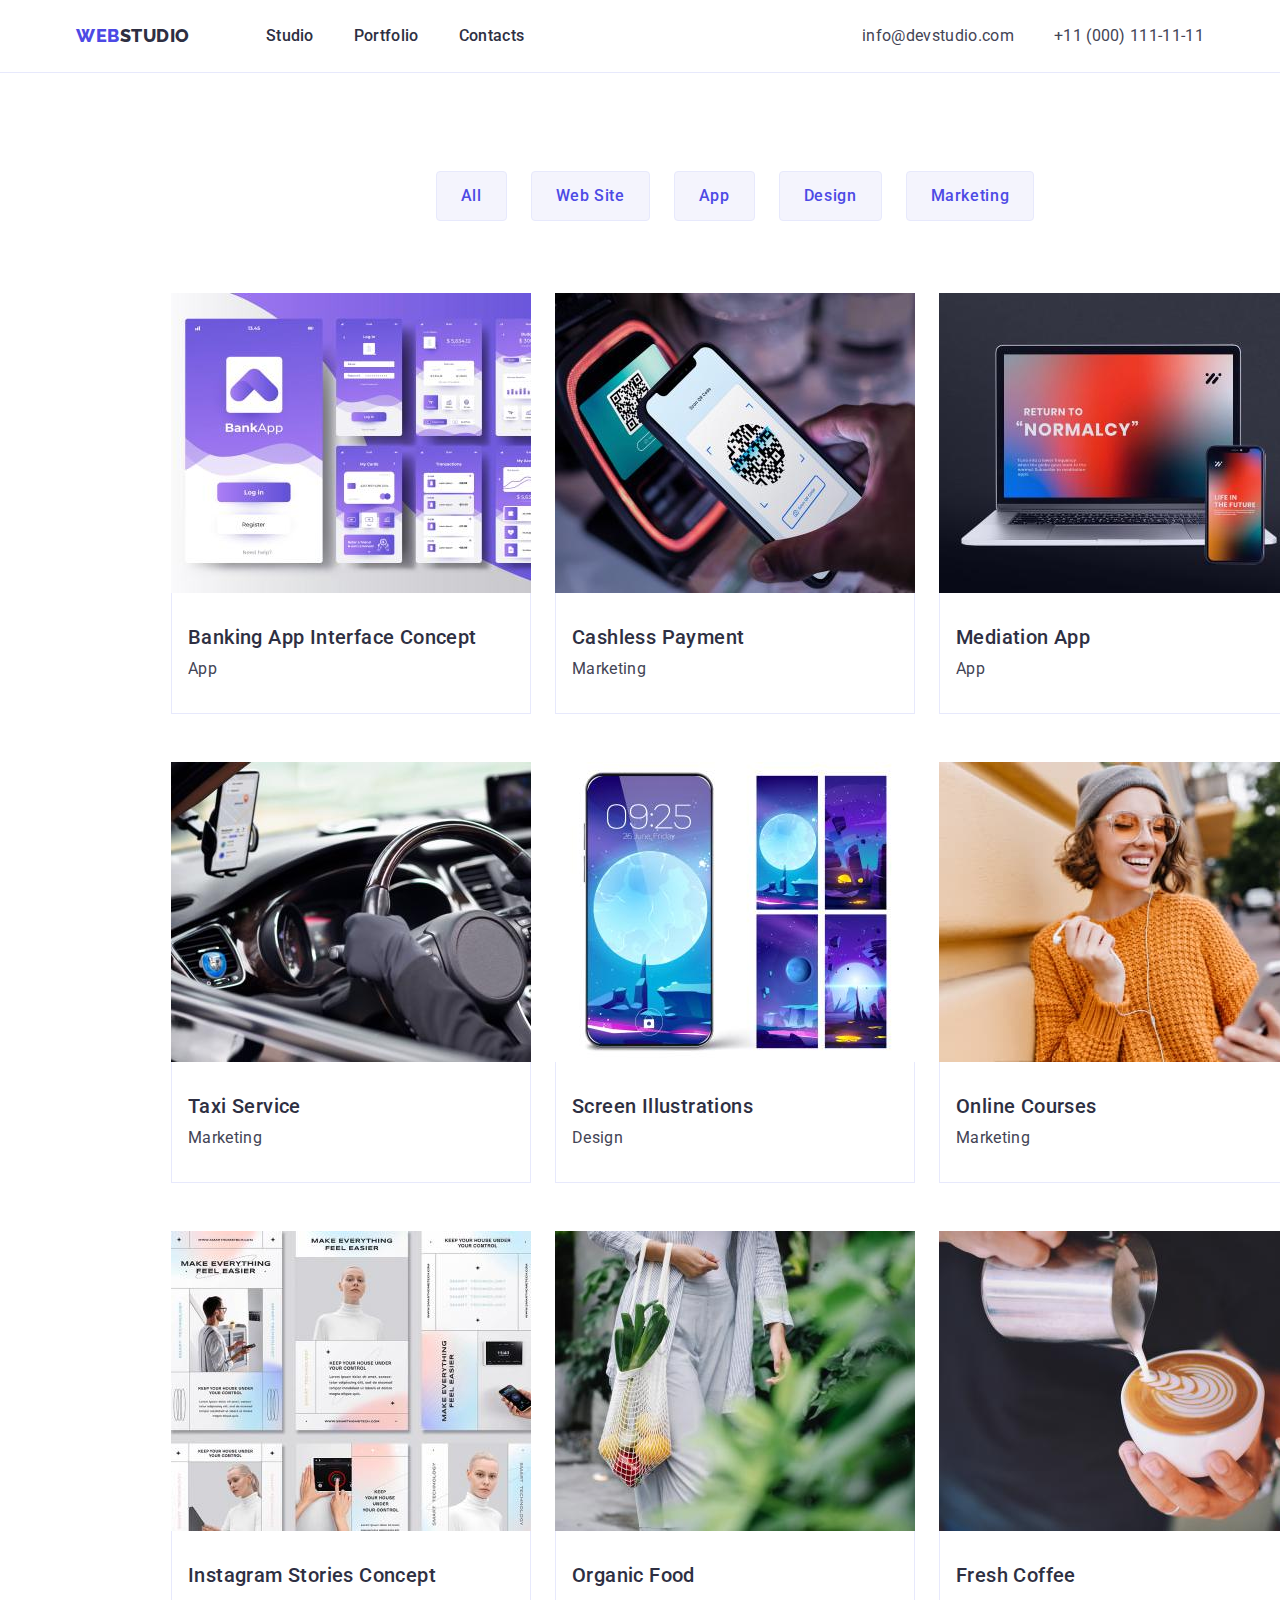
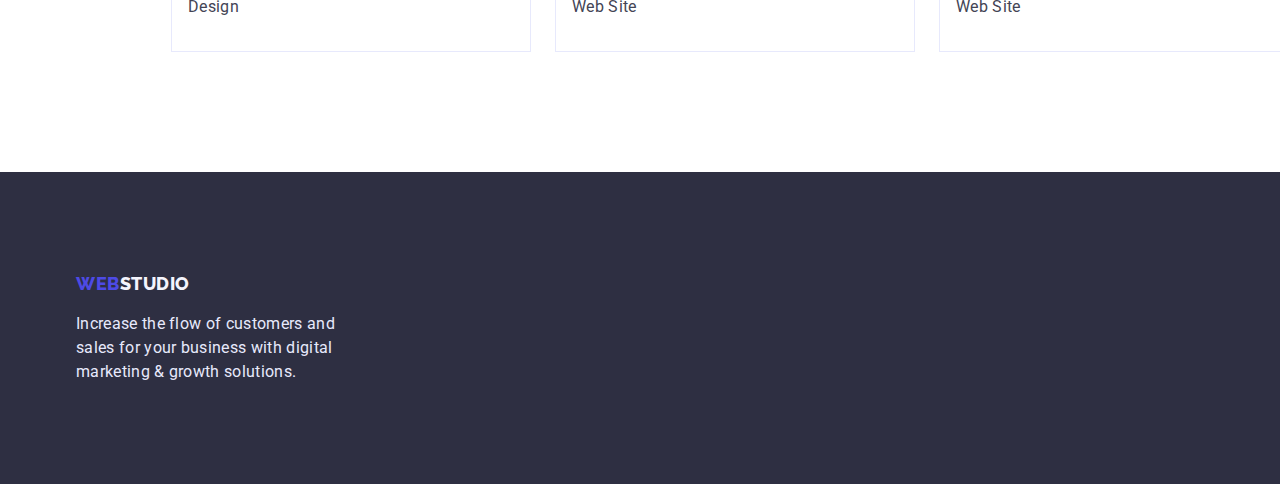
==== commit 7eca5a03: "updates" ====
--- a/portfolio.html
+++ b/portfolio.html
@@ -82,7 +82,7 @@
           </li>
         </ul>
         <ul class="list main-filter">
-          <li class="filter app">
+          <li class="filter">
             <a href="" class="link"
               ><img
                 src="./images/potfolio1.jpg"
@@ -96,7 +96,7 @@
               </div>
             </a>
           </li>
-          <li class="filter marketing">
+          <li class="filter">
             <a href="" class="link"
               ><img
                 src="./images/potfolio2.jpg"
@@ -110,7 +110,7 @@
               </div>
             </a>
           </li>
-          <li class="filter app">
+          <li class="filter ">
             <a href="" class="link"
               ><img
                 src="./images/potfolio3.jpg"
@@ -124,7 +124,7 @@
               </div>
             </a>
           </li>
-          <li class="filter marketing">
+          <li class="filter">
             <a href="" class="link"
               ><img
                 src="./images/potfolio4.jpg"
@@ -138,7 +138,7 @@
               </div>
             </a>
           </li>
-          <li class="filter design">
+          <li class="filter">
             <a href="" class="link"
               ><img
                 src="./images/potfolio5.jpg"
@@ -153,7 +153,7 @@
               </div>
             </a>
           </li>
-          <li class="filter marketing">
+          <li class="filter">
             <a href="" class="link"
               ><img
                 src="./images/potfolio6.jpg"
@@ -167,7 +167,7 @@
               </div>
             </a>
           </li>
-          <li class="filter design">
+          <li class="filter">
             <a href="" class="link"
               ><img
                 src="./images/potfolio7.jpg"
@@ -181,7 +181,7 @@
               </div>
             </a>
           </li>
-          <li class="filter web-site">
+          <li class="filter">
             <a href="" class="link"
               ><img
                 src="./images/potfolio8.jpg"
@@ -195,7 +195,7 @@
               </div>
             </a>
           </li>
-          <li class="filter web-site">
+          <li class="filter">
             <a href="" class="link"
               ><img
                 src="./images/potfolio9.jpg"
--- a/css/styles.css
+++ b/css/styles.css
@@ -23,7 +23,7 @@
 }
 /* Body */
 body {
-  color: var(--primary-brand-color);
+  color: #2e2f42;
   font-family: "Roboto", sans-serif;
   font-size: 16px;
   background-color: #ffffff;
@@ -202,16 +202,15 @@
   padding-bottom: 120px;
 }
 .section-title {
-  color: var(--dark-color);
-  font-weight: 700;
+  padding: 96px 156px 120px 156px;
+  text-align: center;
   font-size: 36px;
-  line-height: 1.11;
-  letter-spacing: 0.02em;
-  text-align: center;
-  margin-bottom: 72px;
+  line-height: 40px;
+  letter-spacing: 0.02em;
+  text-transform: capitalize;
 }
 /* Studio / Description of studio */
-.img {
+img {
   display: block;
   max-width: 100%;
   height: auto;
@@ -247,7 +246,7 @@
 
 .desc-text,
 .team-text {
-  color: var(--dark-color);
+  color: #434455;
   font-weight: 400;
   font-size: 16px;
   line-height: 1.5;
@@ -348,6 +347,7 @@
   margin-top: 96px;
   padding-bottom: 120px;
   padding-top: 72px;
+  padding: 96px;
 }
 
 .prt-section {
@@ -360,7 +360,6 @@
 }
 
 .btn-prt.list {
-  padding-top: 96px;
   display: flex;
   justify-content: center;
   gap: 24px;
@@ -384,6 +383,7 @@
 .btn-filters:focus {
   background-color: var(--primary-brand-color);
   color: var(--white-color);
+  border-color: transparent;
 }
 
 .btn-prt {
@@ -401,10 +401,11 @@
 }
 
 .filter {
-  width: 360px;
+  width: calc((100% - 48px) / 3);
 }
 
 .prt-block {
+  text-align: left;
   padding: 32px 0 32px 16px;
   border: 1px solid #e7e9fc;
   border-top: none;
@@ -425,8 +426,6 @@
   font-size: 16px;
   line-height: 1.5;
   letter-spacing: 0.02em;
-
-  /*padding-bottom: 32px;*/
 }
 /* portfolio.css */
 /* MAIN CONTENT*/
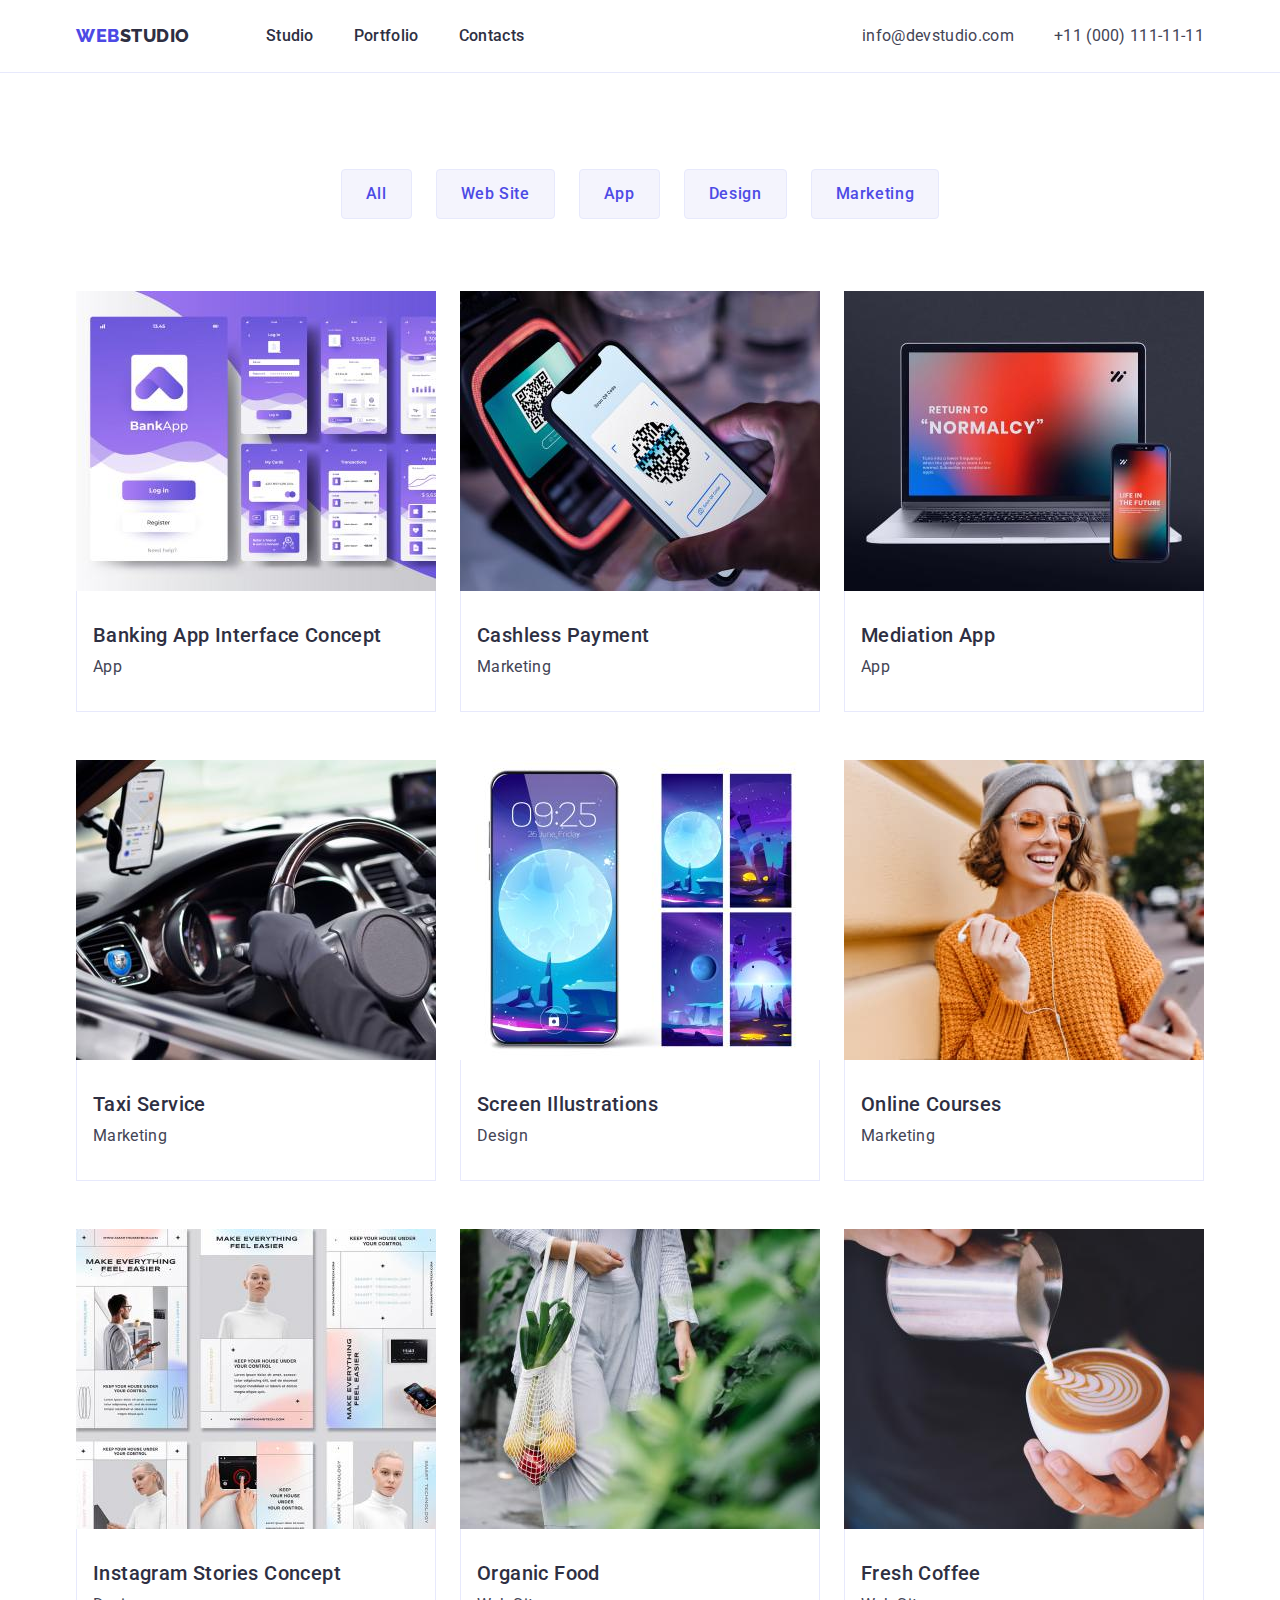
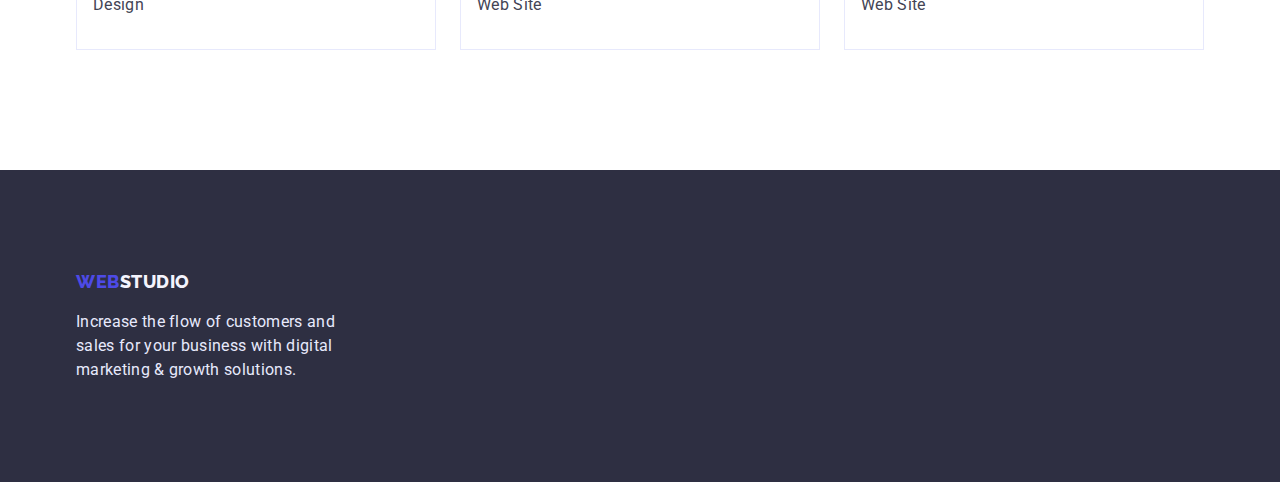
==== commit 58ecf219: "pravky" ====
--- a/portfolio.html
+++ b/portfolio.html
@@ -61,7 +61,7 @@
 
     <!-- Main content -->
     <main>
-      <section class="section-title">
+      <section class="section-title-prt">
         <div class="container">
         <h1 class="visually-hidden">Filter buttons</h1>
         <ul class="btn-prt list">
--- a/css/styles.css
+++ b/css/styles.css
@@ -202,7 +202,8 @@
   padding-bottom: 120px;
 }
 .section-title {
-  padding: 96px 156px 120px 156px;
+  margin-bottom: 72px;
+
   text-align: center;
   font-size: 36px;
   line-height: 40px;
@@ -322,7 +323,7 @@
 
 .desc-text,
 .team-text {
-  color: var(--dark-color);
+  color: #434455;
   font-size: 16px;
   line-height: 1.5;
   letter-spacing: 0.02em;
@@ -343,11 +344,9 @@
 /* portfolio.css */
 /* MAIN CONTENT */
 
-.section-title.prt {
-  margin-top: 96px;
-  padding-bottom: 120px;
-  padding-top: 72px;
-  padding: 96px;
+.section-title-prt {
+  padding-top: 96px;
+  padding-bottom: 120px;
 }
 
 .prt-section {
@@ -458,7 +457,6 @@
   font-size: 16px;
   line-height: 1.5;
   letter-spacing: 0.02em;
-  text-align: left;
   width: 264px;
   margin-bottom: 0;
   margin-top: 16px;
